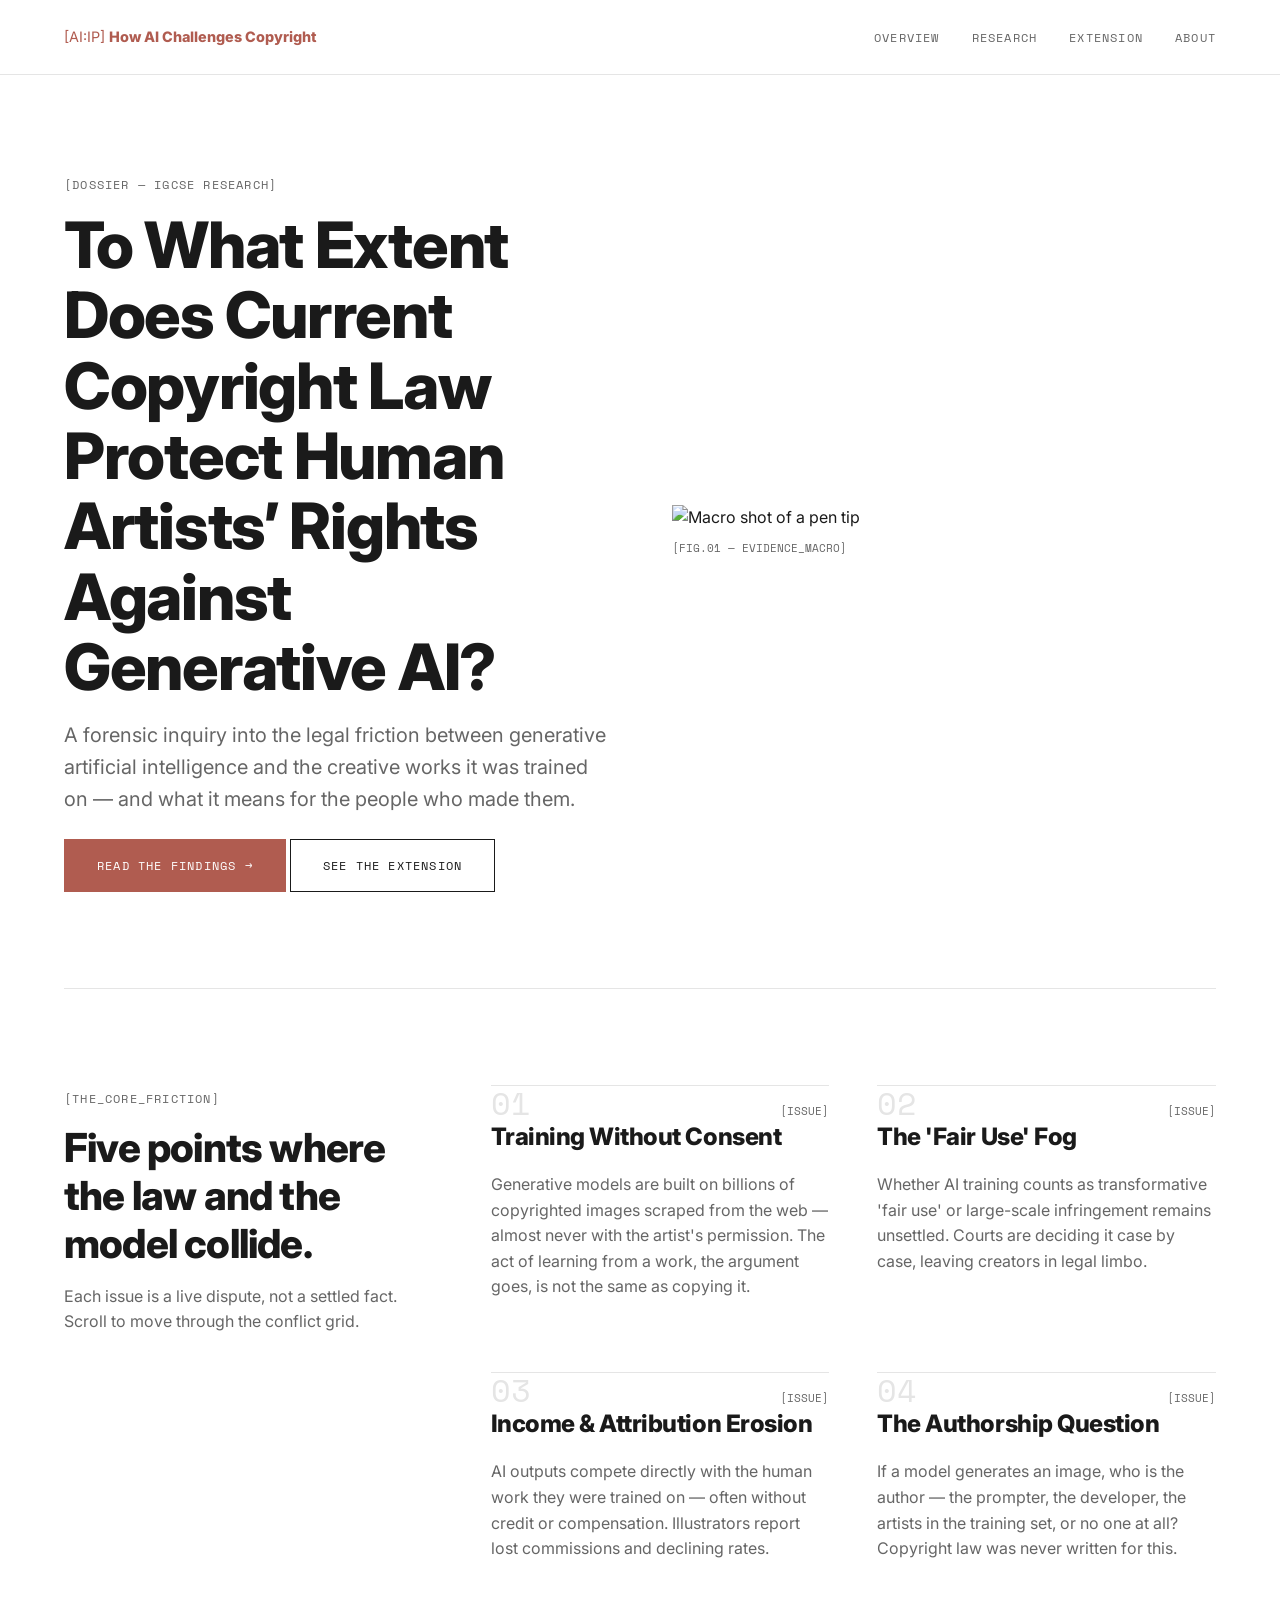
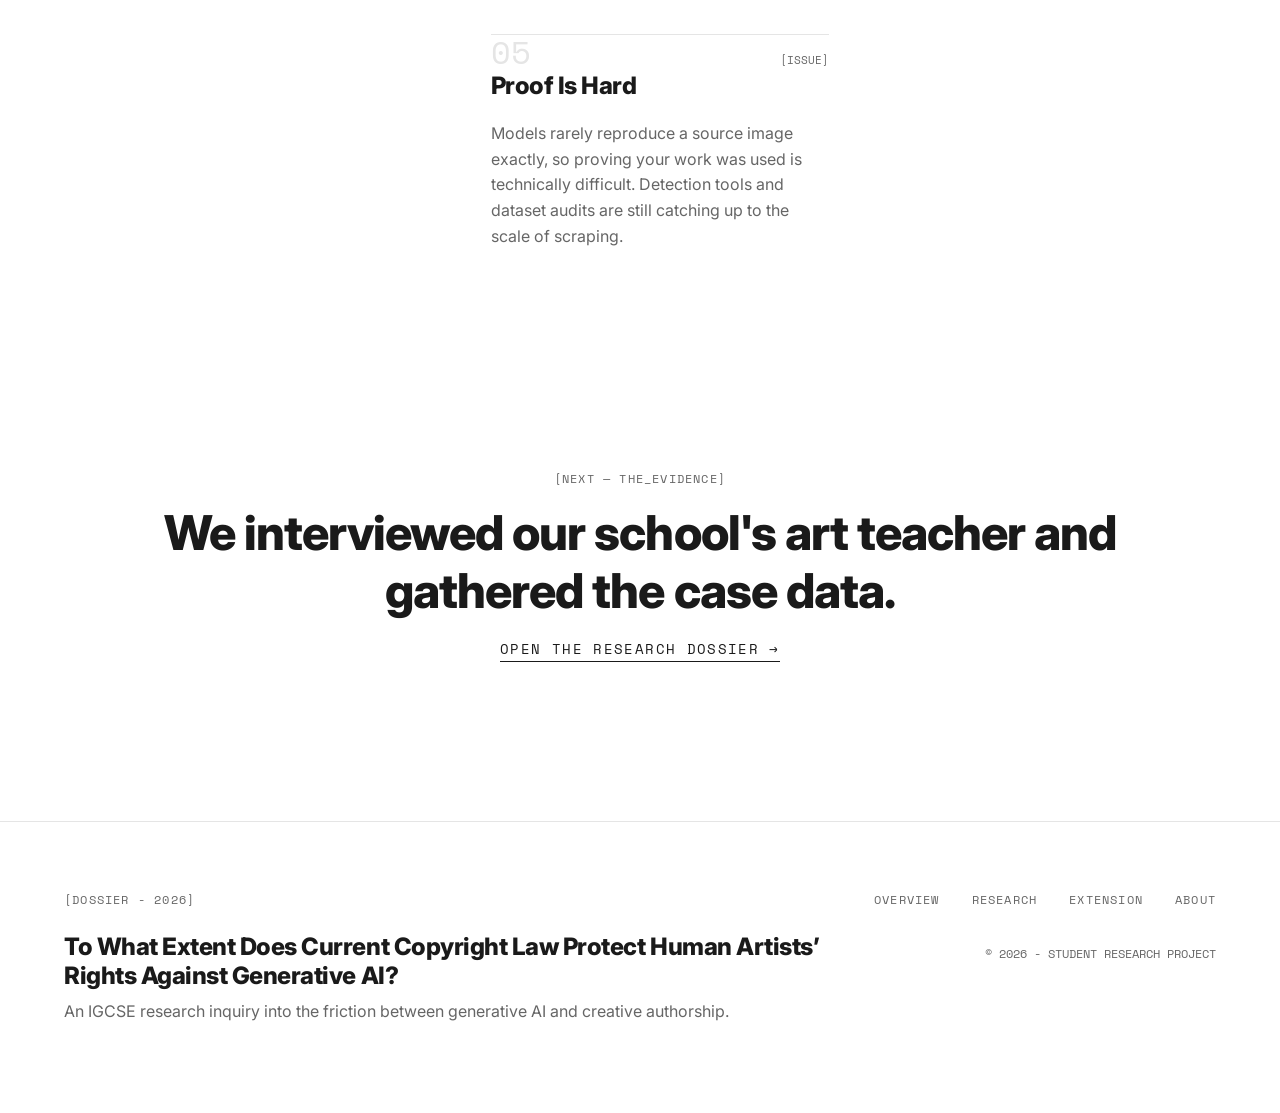
==== index.html @ d250a6b1 "initial commit" ====
<!DOCTYPE html>
<html lang="en">
<head>
    <meta charset="UTF-8">
    <meta name="viewport" content="width=device-width, initial-scale=1.0">
    <title>How AI Challenges Existing Copyright</title>
    <link rel="stylesheet" href="style.css">
    <!-- Google Fonts for typography -->
    <link href="https://fonts.googleapis.com/css2?family=Space+Mono:wght@400;700&family=Inter:wght@400;600;800&display=swap" rel="stylesheet">
</head>
<body>

    <nav class="navbar">
        <div class="nav-brand">[AI:IP] <strong>How AI Challenges Copyright</strong></div>
        <ul class="nav-links">
            <li><a href="index.html">OVERVIEW</a></li>
            <li><a href="research.html">RESEARCH</a></li>
            <li><a href="extension.html">EXTENSION</a></li>
            <li><a href="about.html">ABOUT</a></li>
        </ul>
    </nav>

    <main>
        <!-- Hero Section -->
        <section id="overview" class="hero section-padding">
            <div class="hero-content">
                <div class="tag">[DOSSIER — IGCSE RESEARCH]</div>
                <h1>To What Extent Does Current Copyright Law Protect Human Artists’ Rights Against Generative AI?</h1>
                <p class="subtitle">A forensic inquiry into the legal friction between generative artificial intelligence and the creative works it was trained on — and what it means for the people who made them.</p>
                <div class="cta-buttons">
                    <a href="research.html" class="btn btn-primary">READ THE FINDINGS →</a>
                    <a href="extension.html" class="btn btn-secondary">SEE THE EXTENSION</a>
                </div>
            </div>
            <div class="hero-image">
                <img src="placeholder-image.jpg" alt="Macro shot of a pen tip">
                <div class="img-caption">[FIG.01 — EVIDENCE_MACRO]</div>
            </div>
        </section>

        <div class="divider"></div>

        <!-- Five Points Section -->
        <section class="five-points section-padding">
            <div class="points-header">
                <div class="tag">[THE_CORE_FRICTION]</div>
                <h2>Five points where the law and the model collide.</h2>
                <p>Each issue is a live dispute, not a settled fact. Scroll to move through the conflict grid.</p>
            </div>
            <div class="points-grid">
                <div class="point-item">
                    <div class="point-number">01</div>
                    <div class="point-tag">[ISSUE]</div>
                    <h3>Training Without Consent</h3>
                    <p>Generative models are built on billions of copyrighted images scraped from the web — almost never with the artist's permission. The act of learning from a work, the argument goes, is not the same as copying it.</p>
                </div>
                <div class="point-item">
                    <div class="point-number">02</div>
                    <div class="point-tag">[ISSUE]</div>
                    <h3>The 'Fair Use' Fog</h3>
                    <p>Whether AI training counts as transformative 'fair use' or large-scale infringement remains unsettled. Courts are deciding it case by case, leaving creators in legal limbo.</p>
                </div>
                <div class="point-item">
                    <div class="point-number">03</div>
                    <div class="point-tag">[ISSUE]</div>
                    <h3>Income & Attribution Erosion</h3>
                    <p>AI outputs compete directly with the human work they were trained on — often without credit or compensation. Illustrators report lost commissions and declining rates.</p>
                </div>
                <div class="point-item">
                    <div class="point-number">04</div>
                    <div class="point-tag">[ISSUE]</div>
                    <h3>The Authorship Question</h3>
                    <p>If a model generates an image, who is the author — the prompter, the developer, the artists in the training set, or no one at all? Copyright law was never written for this.</p>
                </div>
                <div class="point-item">
                    <div class="point-number">05</div>
                    <div class="point-tag">[ISSUE]</div>
                    <h3>Proof Is Hard</h3>
                    <p>Models rarely reproduce a source image exactly, so proving your work was used is technically difficult. Detection tools and dataset audits are still catching up to the scale of scraping.</p>
                </div>
            </div>
        </section>

        <!-- Interview Transition -->
        <section class="interview-transition section-padding text-center">
            <div class="tag">[NEXT — THE_EVIDENCE]</div>
            <h2>We interviewed our school's art teacher and gathered the case data.</h2>
            <a href="research.html" class="link-arrow">OPEN THE RESEARCH DOSSIER →</a>
        </section>
    </main>

    <!-- Footer -->
    <footer class="site-footer">
        <div class="footer-content">
            <div class="footer-brand">
                <div class="tag">[DOSSIER - 2026]</div>
                <h2>To What Extent Does Current Copyright Law Protect Human Artists’ Rights Against Generative AI?</h2>
                <p>An IGCSE research inquiry into the friction between generative AI and creative authorship.</p>
            </div>
            <div class="footer-links">
                <ul class="nav-links">
                    <li><a href="#">OVERVIEW</a></li>
                    <li><a href="research.html">RESEARCH</a></li>
                    <li><a href="extension.html">EXTENSION</a></li>
                    <li><a href="about.html">ABOUT</a></li>
                </ul>
                <div class="copyright">© 2026 - STUDENT RESEARCH PROJECT</div>
            </div>
        </div>
    </footer>

    <script src="script.js"></script>
</body>
</html>
---- style.css ----
/* Base Styles & Typography */
:root {
    --text-main: #1a1a1a;
    --text-muted: #666;
    --accent: #b05c50; /* The reddish color for buttons/accents */
    --bg-color: #ffffff;
    --border-color: #e5e5e5;
    --font-heading: 'Inter', sans-serif;
    --font-mono: 'Space Mono', monospace;
    --font-body: 'Inter', sans-serif;
}

* {
    box-sizing: border-box;
    margin: 0;
    padding: 0;
}

html {
    scroll-behavior: smooth; /* Enables smooth scrolling for nav links */
}

body {
    font-family: var(--font-body);
    color: var(--text-main);
    background-color: var(--bg-color);
    line-height: 1.6;
}

h1, h2, h3, h4 {
    font-family: var(--font-heading);
    font-weight: 800;
    letter-spacing: -0.02em;
    margin-bottom: 1rem;
}

h1 { font-size: 4rem; line-height: 1.1; }
h2 { font-size: 3rem; line-height: 1.2; }
h3 { font-size: 1.5rem; }

p {
    margin-bottom: 1.5rem;
    color: var(--text-muted);
}

.tag {
    font-family: var(--font-mono);
    font-size: 0.75rem;
    color: var(--text-muted);
    text-transform: uppercase;
    letter-spacing: 0.1em;
    margin-bottom: 1rem;
    display: inline-block;
}

/* Layout Utilities */
.section-padding {
    padding: 6rem 5%;
    max-width: 1400px;
    margin: 0 auto;
}

.divider {
    height: 1px;
    background-color: var(--border-color);
    width: 90%;
    margin: 0 auto;
}

.text-center { text-align: center; }
.text-left { text-align: left; }

/* Navigation */
.navbar {
    display: flex;
    justify-content: space-between;
    align-items: center;
    padding: 1.5rem 5%;
    border-bottom: 1px solid var(--border-color);
    position: sticky;
    top: 0;
    background: white;
    z-index: 100;
}

.nav-brand {
    font-family: var(--font-heading);
    font-size: 0.9rem;
    color:#b05c50;
}

.nav-brand strong { font-weight: 800; }

.nav-links {
    list-style: none;
    display: flex;
    gap: 2rem;
}

.nav-links a {
    text-decoration: none;
    color: var(--text-muted);
    font-family: var(--font-mono);
    font-size: 0.75rem;
    letter-spacing: 0.1em;
    transition: color 0.2s;
}

.nav-links a:hover { color: var(--text-main); }

/* Buttons */
.btn {
    display: inline-block;
    padding: 1rem 2rem;
    font-family: var(--font-mono);
    font-size: 0.75rem;
    text-decoration: none;
    text-transform: uppercase;
    letter-spacing: 0.1em;
    border: 1px solid transparent;
    transition: all 0.2s;
}

.btn-primary {
    background-color: var(--accent);
    color: white;
}

.btn-primary:hover {
    background-color: #8f473c;
}

.btn-secondary {
    background-color: transparent;
    color: var(--text-main);
    border-color: var(--text-main);
}

.btn-secondary:hover {
    background-color: var(--text-main);
    color: white;
}

.link-arrow {
    font-family: var(--font-mono);
    font-size: 0.85rem;
    color: var(--text-main);
    text-decoration: none;
    letter-spacing: 0.1em;
    border-bottom: 1px solid var(--text-main);
    padding-bottom: 2px;
}

/* Sections */

/* Hero */
.hero {
    display: grid;
    grid-template-columns: 1fr 1fr;
    gap: 4rem;
    align-items: center;
}
.hero .subtitle { font-size: 1.25rem; }
.hero-image img { width: 100%; height: auto; display: block; }
.img-caption {
    font-family: var(--font-mono);
    font-size: 0.7rem;
    color: var(--text-muted);
    margin-top: 0.5rem;
}

/* Five Points Grid */
.five-points {
    display: grid;
    grid-template-columns: 1fr 2fr;
    gap: 4rem;
}
.points-header h2 { font-size: 2.5rem; }
.points-grid {
    display: grid;
    grid-template-columns: 1fr 1fr;
    gap: 3rem;
}
.point-item { position: relative; padding-top: 2rem; border-top: 1px solid var(--border-color); }
.point-number {
    font-family: var(--font-mono);
    font-size: 2rem;
    color: var(--border-color);
    position: absolute;
    top: -0.5rem;
    left: 0;
}
.point-tag {
    font-family: var(--font-mono);
    font-size: 0.7rem;
    color: var(--text-muted);
    position: absolute;
    top: 1rem;
    right: 0;
}

/* Research Section */
.research .section-title h2 { max-width: 800px; }
.research-content {
    display: grid;
    grid-template-columns: 2fr 1fr;
    gap: 4rem;
    margin-top: 3rem;
}
.main-column img { width: 100%; margin: 2rem 0; }
.sidebar-column { border-left: 1px solid var(--border-color); padding-left: 2rem; }
.quote-block {
    margin-bottom: 3rem;
    padding-left: 1rem;
    border-left: 2px solid var(--accent);
}
.quote-block p { font-size: 1.25rem; color: var(--text-main); font-style: italic; }
.quote-author { font-family: var(--font-mono); font-size: 0.75rem; color: var(--text-muted); }

/* Extension Section */
.extension .section-title h2 { font-size: 4rem; }
.extension-features {
    display: grid;
    grid-template-columns: 1fr 1fr;
    gap: 4rem;
    margin-top: 3rem;
}
.feature-list { display: flex; flex-direction: column; gap: 2rem; }
.extension-mockup {
    background: #f5f5f5;
    padding: 1rem;
    border-radius: 4px;
}
.mockup-header { font-family: var(--font-mono); font-size: 0.7rem; color: var(--text-muted); margin-bottom: 1rem; }
.widget { background: #222; color: white; padding: 1.5rem; border-radius: 4px; }
.widget-header h4 { color: white; margin: 0.5rem 0; }
.widget-details { display: flex; gap: 2rem; margin-top: 1rem; font-family: var(--font-mono); font-size: 0.75rem; color: #aaa; }
.extension-footer {
    display: grid;
    grid-template-columns: 1fr 1fr;
    gap: 4rem;
    margin-top: 4rem;
    padding-top: 3rem;
    border-top: 1px solid var(--border-color);
}

/* About Section */
.about .section-title { margin-bottom: 3rem; display: flex; flex-direction: column; align-items: center;}
.about .section-title p {max-width: 800px;}
.motivation { max-width: 600px; margin: 2rem auto 0; padding-top: 2rem; border-top: 1px solid var(--border-color);}
.team-grid {
    display: grid;
    grid-template-columns: repeat(4, 1fr);
    gap: 2rem;
    margin-top: 4rem;
}
.team-member { text-align: center; }
.avatar {
    width: 80px;
    height: 80px;
    border-radius: 50%;
    background: #eee;
    margin: 0 auto 1rem;
    display: flex;
    align-items: center;
    justify-content: center;
    font-family: var(--font-mono);
    color: #999;
}

/* Footer */
.site-footer {
    border-top: 1px solid var(--border-color);
    padding: 4rem 5%;
    margin-top: 4rem;
}
.footer-content {
    display: flex;
    justify-content: space-between;
    max-width: 1400px;
    margin: 0 auto;
}
.footer-brand h2 { font-size: 1.5rem; margin: 0.5rem 0; }
.footer-links { text-align: right; }
.copyright { font-family: var(--font-mono); font-size: 0.75rem; color: var(--text-muted); margin-top: 2rem; }

/* Responsive Adjustments */
@media (max-width: 900px) {
    .hero, .five-points, .research-content, .extension-features, .extension-footer, .footer-content {
        grid-template-columns: 1fr;
    }
    .points-grid { grid-template-columns: 1fr; }
    .team-grid { grid-template-columns: 1fr 1fr; }
    .sidebar-column { border-left: none; padding-left: 0; margin-top: 2rem; border-top: 1px solid var(--border-color); padding-top: 2rem;}
    .nav-links { display: none; } /* Simplified nav for mobile */
    .footer-links { text-align: left; margin-top: 2rem; }
}

/* Elements hide and shift down initially */
.reveal {
    opacity: 0;
    transform: translateY(30px);
    transition: all 0.8s ease-out;
}

/* When the JavaScript adds this class, they slide up and fade in */
.reveal.active {
    opacity: 1;
    transform: translateY(0);
}
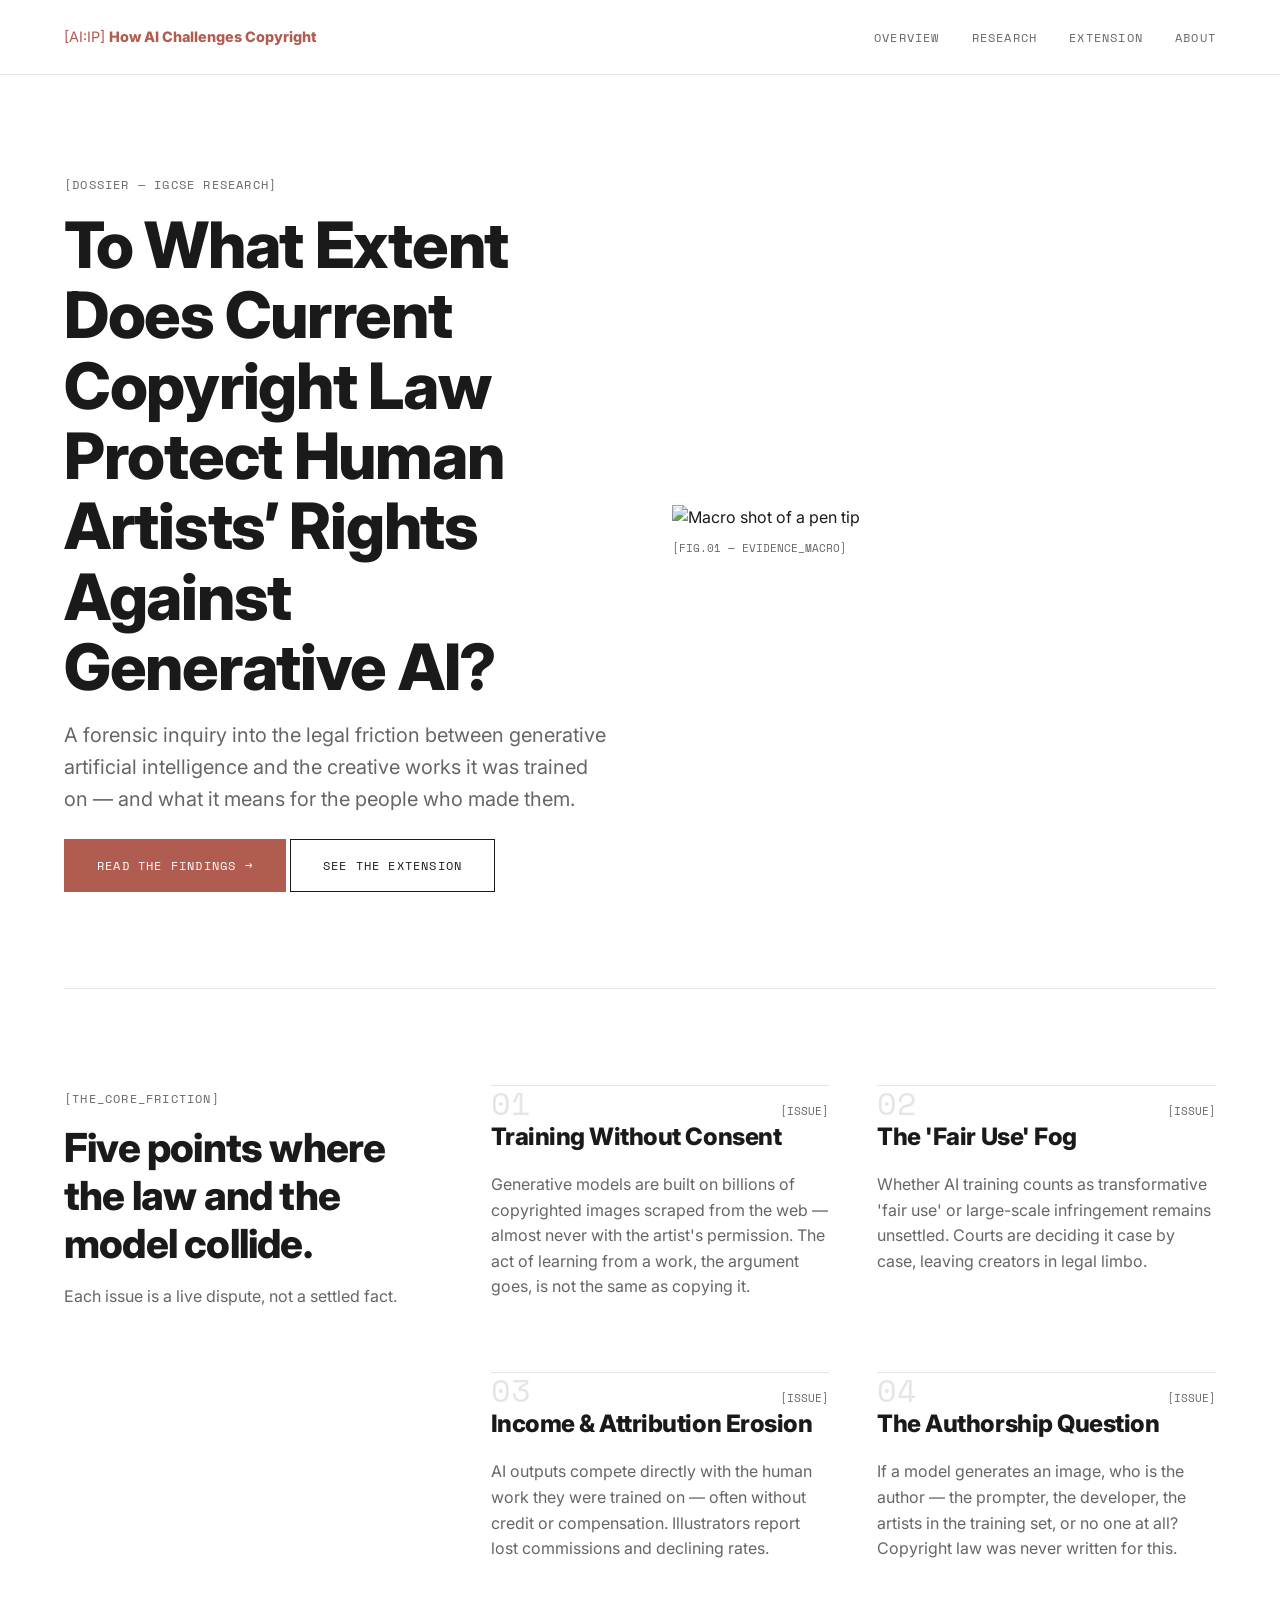
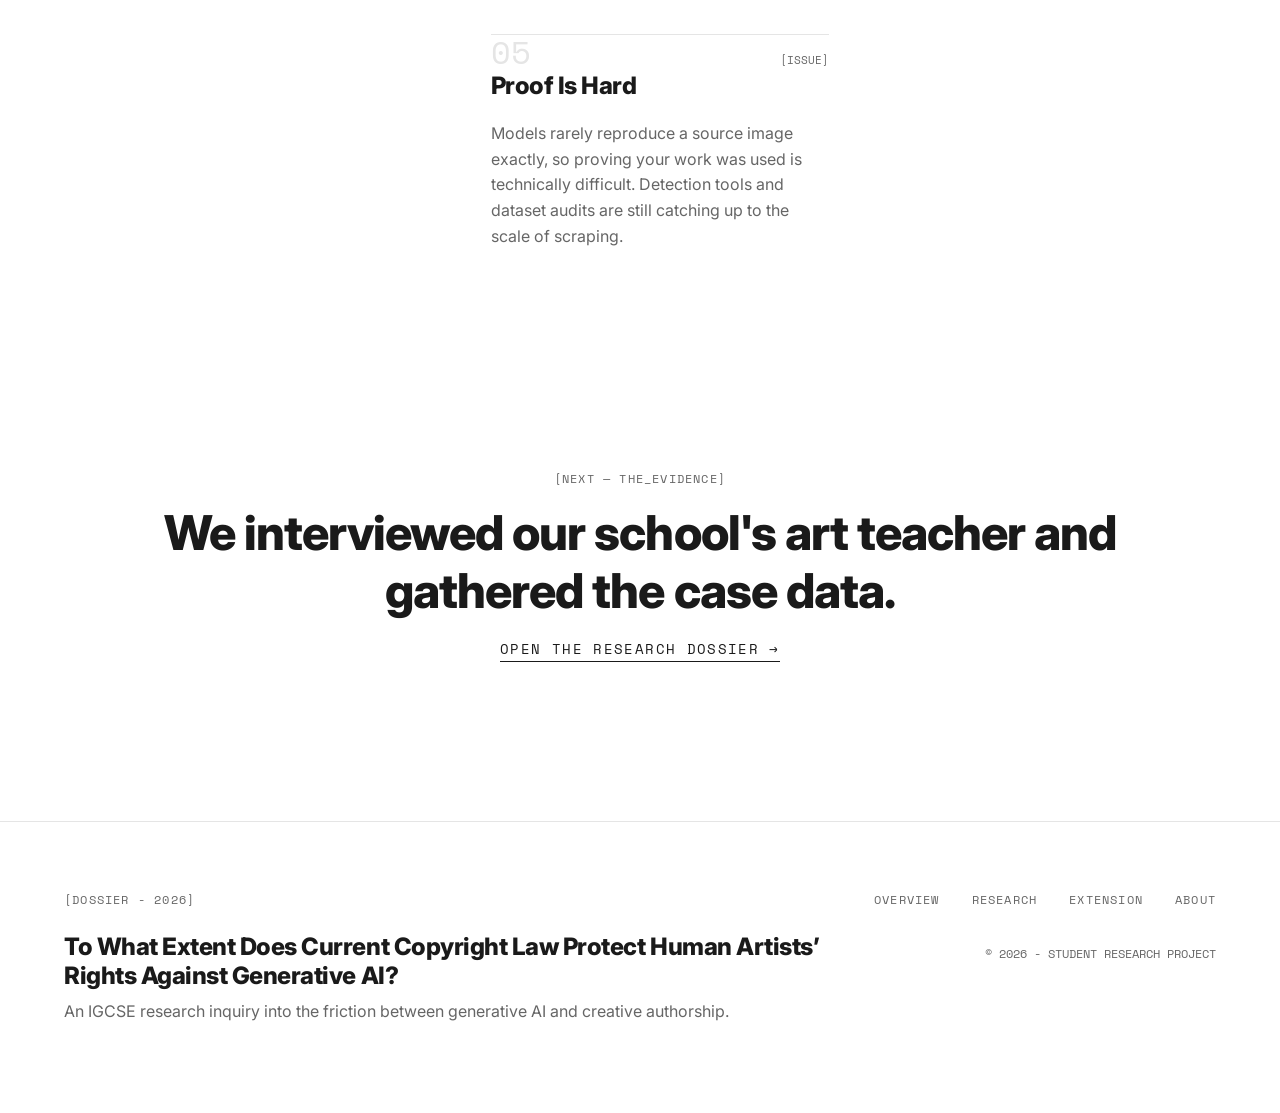
==== commit d897f087: "commit 2" ====
--- a/index.html
+++ b/index.html
@@ -45,7 +45,7 @@
             <div class="points-header">
                 <div class="tag">[THE_CORE_FRICTION]</div>
                 <h2>Five points where the law and the model collide.</h2>
-                <p>Each issue is a live dispute, not a settled fact. Scroll to move through the conflict grid.</p>
+                <p>Each issue is a live dispute, not a settled fact.</p>
             </div>
             <div class="points-grid">
                 <div class="point-item">
--- a/style.css
+++ b/style.css
@@ -141,6 +141,16 @@
     color: white;
 }
 
+.btn-terracotta {
+    background-color: #C86D51;
+    color: #FAF0E6;
+    border-radius: 8px;
+}
+
+.btn-terracotta:hover {
+    background-color: #B35436;
+}
+
 .link-arrow {
     font-family: var(--font-mono);
     font-size: 0.85rem;
@@ -226,15 +236,165 @@
     margin-top: 3rem;
 }
 .feature-list { display: flex; flex-direction: column; gap: 2rem; }
+.feature-item {
+    position: relative;
+    padding-top: 2rem;
+    border-top: 1px solid var(--border-color);
+}
+.feature-item .point-number {
+    position: static;
+    display: block;
+    margin-bottom: 0.5rem;
+}
 .extension-mockup {
     background: #f5f5f5;
     padding: 1rem;
     border-radius: 4px;
 }
-.mockup-header { font-family: var(--font-mono); font-size: 0.7rem; color: var(--text-muted); margin-bottom: 1rem; }
 .widget { background: #222; color: white; padding: 1.5rem; border-radius: 4px; }
 .widget-header h4 { color: white; margin: 0.5rem 0; }
 .widget-details { display: flex; gap: 2rem; margin-top: 1rem; font-family: var(--font-mono); font-size: 0.75rem; color: #aaa; }
+
+/* ============================================
+   Extension page — dark theme (page-scoped)
+   ============================================ */
+body.dark-page {
+    background-color: #0b0d12;
+}
+
+body.dark-page h2,
+body.dark-page h3,
+body.dark-page h4 {
+    color: #ffffff;
+}
+
+body.dark-page p {
+    color: #9aa0ab;
+}
+
+body.dark-page .tag {
+    color: var(--accent);
+}
+
+body.dark-page .navbar {
+    background: #ffffff; /* nav chrome stays light, like the reference */
+}
+
+body.dark-page .nav-links a.active {
+    color: var(--text-main);
+    position: relative;
+}
+
+body.dark-page .nav-links a.active::before {
+    content: "";
+    position: absolute;
+    top: -0.7rem;
+    left: 50%;
+    transform: translateX(-50%);
+    width: 4px;
+    height: 4px;
+    border-radius: 50%;
+    background: var(--accent);
+}
+
+body.dark-page .feature-item {
+    border-top-color: rgba(255, 255, 255, 0.12);
+}
+
+body.dark-page .feature-item .point-number {
+    color: rgba(255, 255, 255, 0.2);
+}
+
+body.dark-page .extension-mockup {
+    background: #14171d;
+    border: 1px solid rgba(255, 255, 255, 0.08);
+    border-radius: 10px;
+    padding: 0;
+    overflow: hidden;
+}
+
+body.dark-page .mockup-body { position: relative; }
+
+body.dark-page .mockup-image {
+    width: 100%;
+    aspect-ratio: 4 / 3;
+    background:
+        radial-gradient(circle at 30% 25%, rgba(255, 255, 255, 0.08), transparent 45%),
+        repeating-radial-gradient(circle at 55% 55%, rgba(255, 255, 255, 0.09) 0px, rgba(255, 255, 255, 0.09) 1px, transparent 2px, transparent 7px),
+        #05070a;
+}
+
+/* Widget preview — matches the real app's terracotta UI, floating over the desktop mockup */
+body.dark-page .widget {
+    position: absolute;
+    left: 1rem;
+    right: 1rem;
+    bottom: 1rem;
+    max-width: 300px;
+    background: #FAF0E6;
+    border: 2px solid #C86D51;
+    border-radius: 16px;
+    padding: 1.25rem;
+    box-shadow: 0 20px 40px rgba(0, 0, 0, 0.45);
+}
+
+body.dark-page .widget-titlebar {
+    display: flex;
+    justify-content: space-between;
+    align-items: center;
+    font-weight: 700;
+    font-size: 0.8rem;
+    color: #B35436;
+    margin-bottom: 0.75rem;
+}
+
+body.dark-page .widget-close { color: #C86D51; font-weight: 700; }
+
+body.dark-page .widget-header h4 { color: #4A2818; }
+
+body.dark-page .widget p { color: #8C4830; margin-bottom: 0.75rem; }
+
+body.dark-page .widget-details { color: #6E321E; }
+
+/* Download CTA */
+body.dark-page .download-cta {
+    margin: 2rem 0 1.5rem;
+}
+
+body.dark-page .download-note {
+    font-family: var(--font-mono);
+    font-size: 0.7rem;
+    color: #565b66;
+    margin: 0.75rem 0 0;
+}
+
+body.dark-page .steps-list {
+    font-family: var(--font-mono);
+    font-size: 0.8rem;
+    color: #9aa0ab;
+    padding-left: 1.2rem;
+    display: flex;
+    flex-direction: column;
+    gap: 0.6rem;
+}
+
+body.dark-page .steps-list strong { color: #ffffff; }
+
+body.dark-page .img-caption { color: #565b66; }
+
+body.dark-page .extension-footer {
+    border-top-color: rgba(255, 255, 255, 0.1);
+}
+
+body.dark-page .site-footer {
+    background: #0b0d12;
+    border-top-color: rgba(255, 255, 255, 0.1);
+}
+
+body.dark-page .footer-brand h2 { color: #ffffff; }
+body.dark-page .nav-links a { color: #9aa0ab; }
+body.dark-page .nav-links a:hover { color: #ffffff; }
+body.dark-page .copyright { color: #565b66; }
 .extension-footer {
     display: grid;
     grid-template-columns: 1fr 1fr;
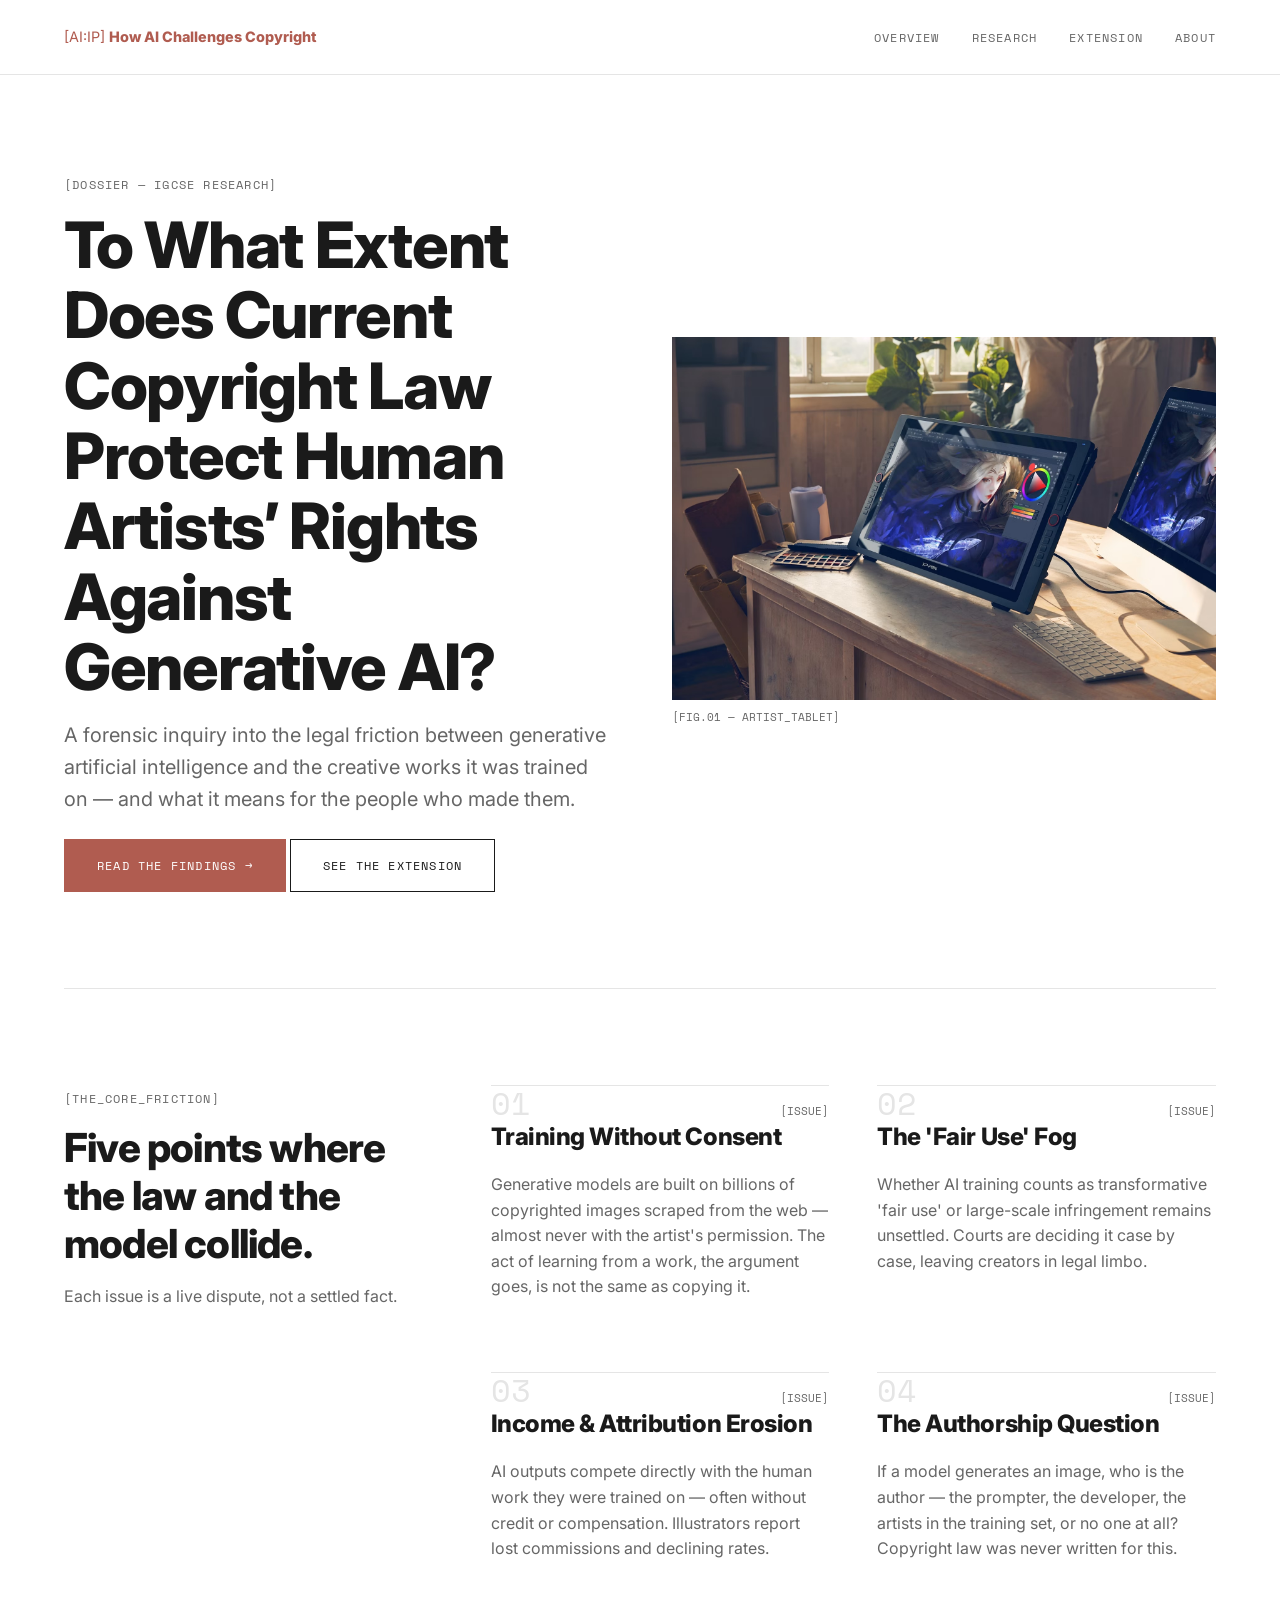
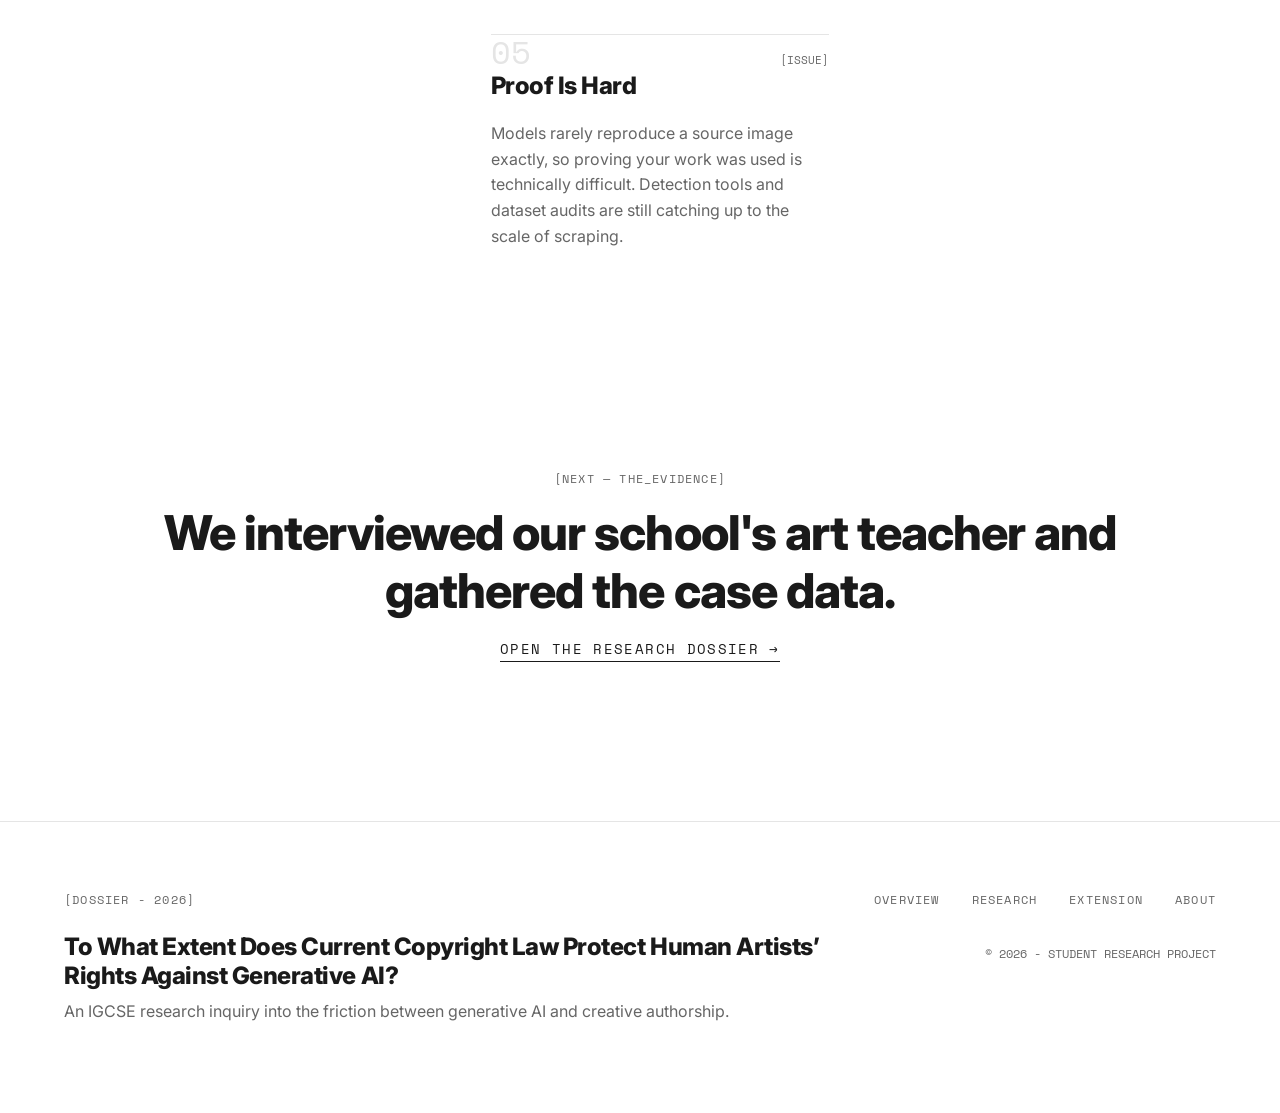
==== commit a2ff89eb: "pictures" ====
--- a/index.html
+++ b/index.html
@@ -33,8 +33,8 @@
                 </div>
             </div>
             <div class="hero-image">
-                <img src="placeholder-image.jpg" alt="Macro shot of a pen tip">
-                <div class="img-caption">[FIG.01 — EVIDENCE_MACRO]</div>
+                <img src="image/tablet.jpg" alt="artist tablet photo">
+                <div class="img-caption">[FIG.01 — ARTIST_TABLET]</div>
             </div>
         </section>
 
